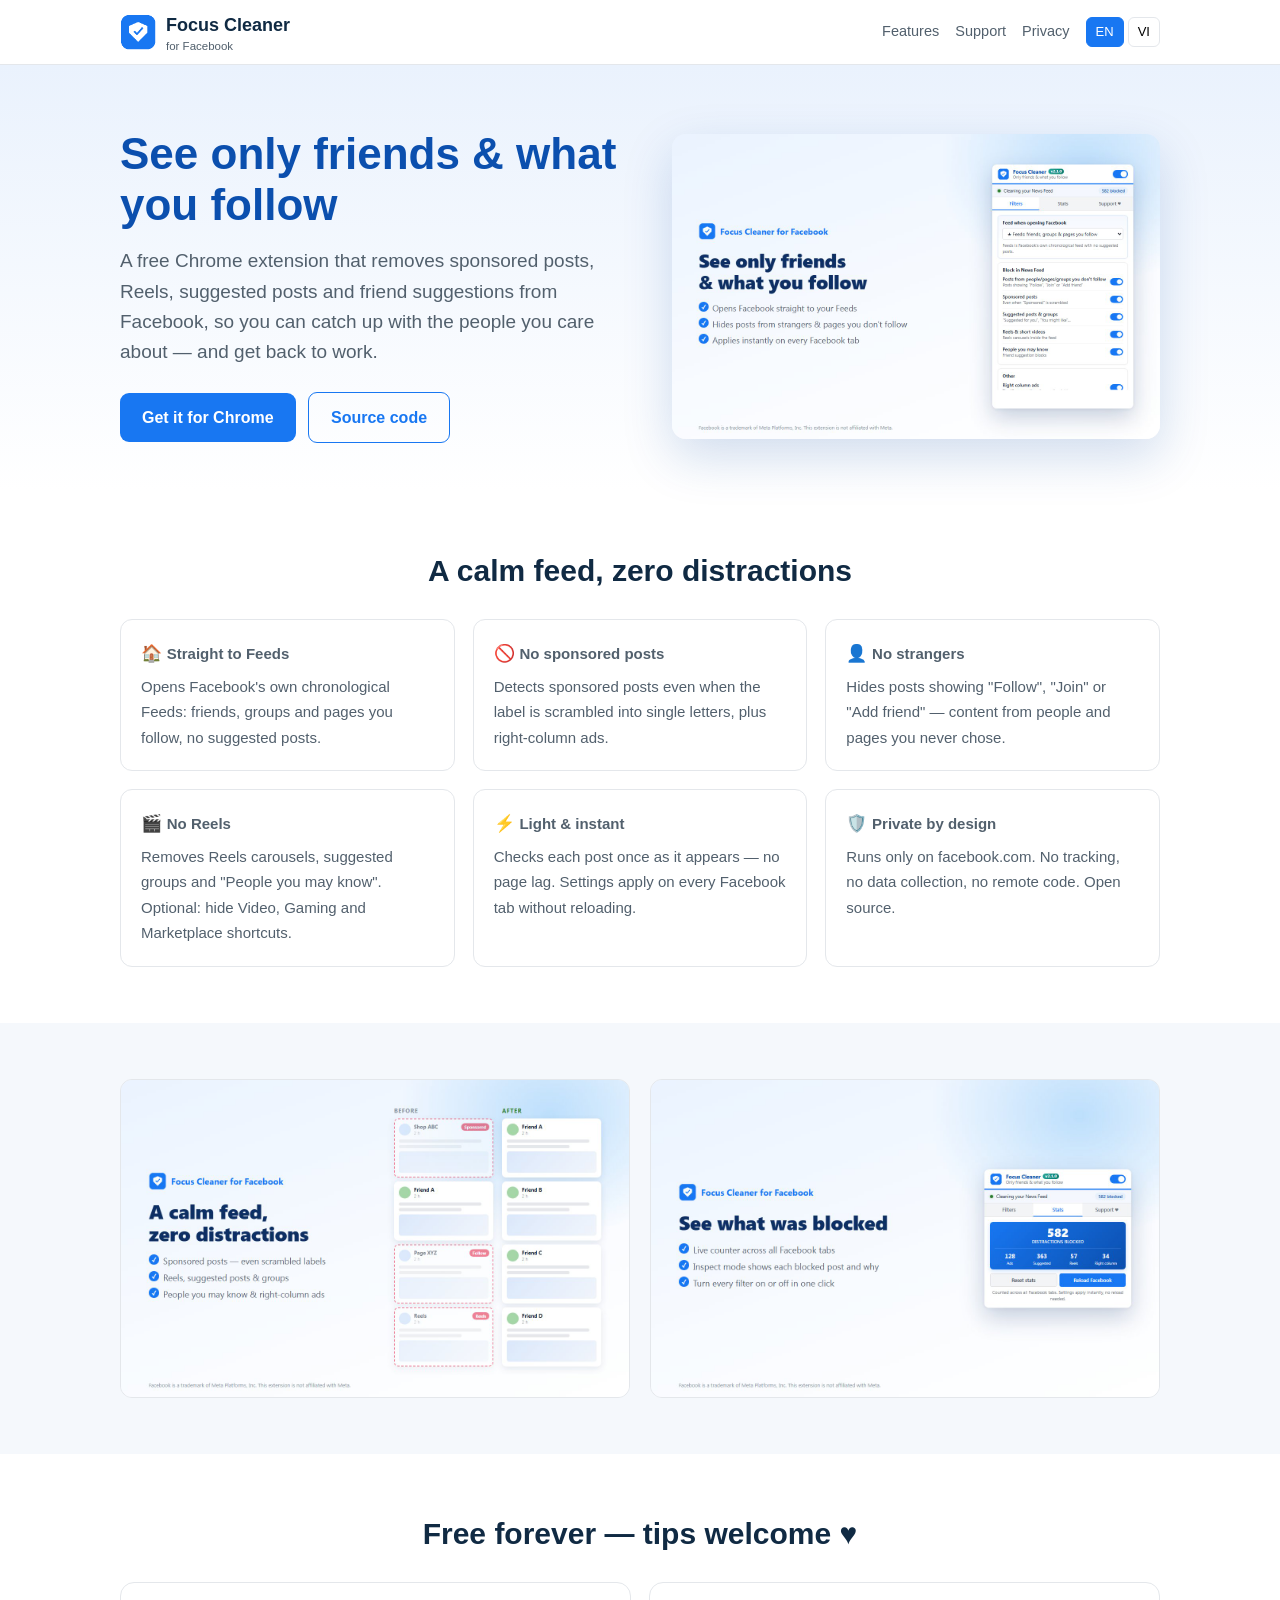
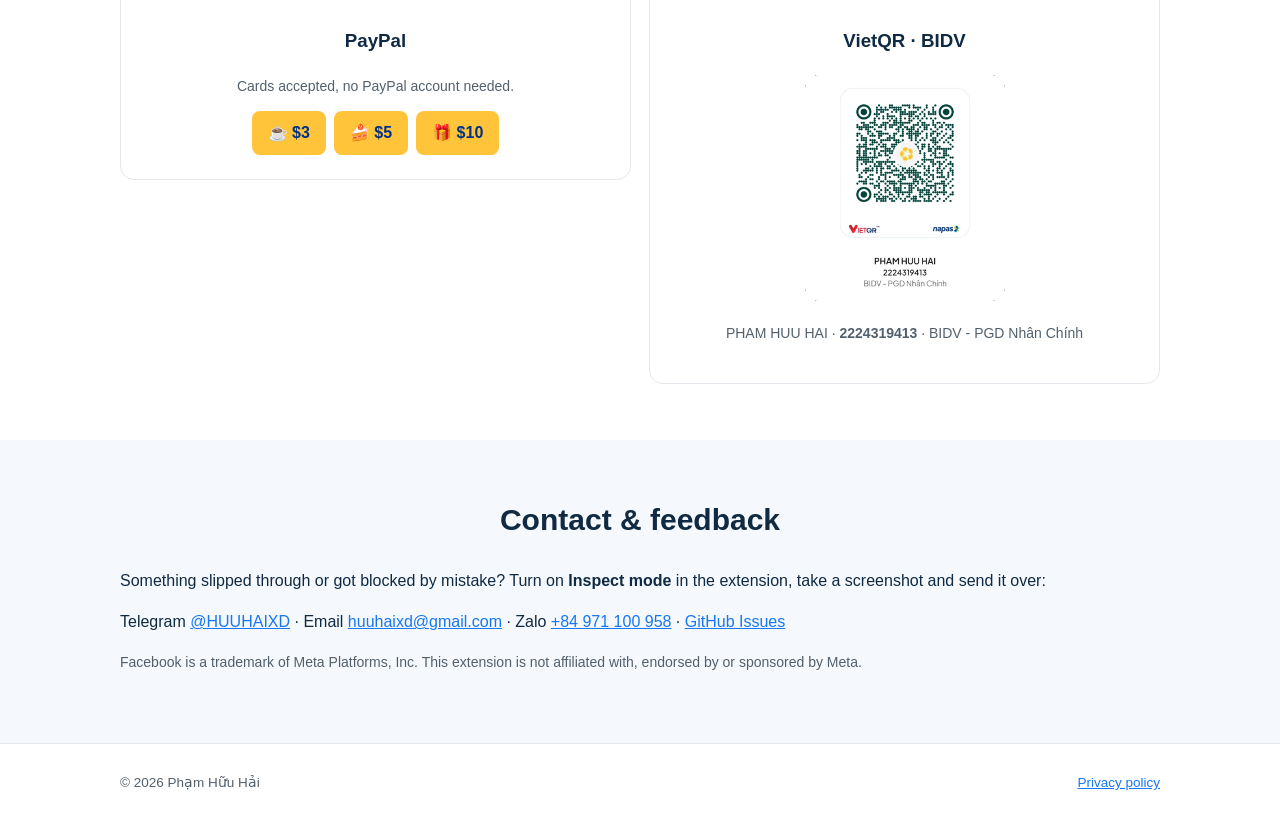
==== index.html @ c494dc95 "Focus Cleaner for Facebook v2.1.0 - Lọc bảng tin: chỉ bạn bè & trang/nhóm đã theo dõi, chuyển sang F" ====
<!DOCTYPE html>
<html lang="en">
<head>
  <meta charset="UTF-8">
  <meta name="viewport" content="width=device-width, initial-scale=1">
  <title>Focus Cleaner for Facebook — Only friends & what you follow</title>
  <meta name="description" content="Free Chrome extension: see only posts from friends and pages you follow. Hides sponsored posts, Reels, suggested posts and friend suggestions on Facebook.">
  <link rel="icon" href="favicon.png">
  <link rel="stylesheet" href="style.css">
  <style>
    .donate { display: grid; grid-template-columns: 1fr 1fr; gap: 18px; align-items: start; }
    .donate .plan img { width: 200px; max-width: 100%; }
    .pp { display: flex; gap: 8px; justify-content: center; flex-wrap: wrap; margin-top: 12px; }
    .pp a { background: #ffc439; color: #003087; font-weight: 700; padding: 9px 16px; border-radius: 8px; text-decoration: none; }
    .pp a:hover { background: #f2b827; }
    .note { color: var(--muted); font-size: 14px; }
    @media (max-width: 820px) { .donate { grid-template-columns: 1fr; } }
  </style>
  <script src="lang.js"></script>
</head>
<body>
  <header class="top">
    <div class="wrap">
      <a class="brand" href="index.html"><img src="icon.png" alt=""><span>Focus Cleaner<small>for Facebook</small></span></a>
      <nav>
        <a class="hide-sm" href="#features"><span data-lang="en">Features</span><span data-lang="vi">Tính năng</span></a>
        <a class="hide-sm" href="#support"><span data-lang="en">Support</span><span data-lang="vi">Ủng hộ</span></a>
        <a class="hide-sm" href="privacy.html"><span data-lang="en">Privacy</span><span data-lang="vi">Quyền riêng tư</span></a>
        <span class="lang-switch"><button data-l="en">EN</button> <button data-l="vi">VI</button></span>
      </nav>
    </div>
  </header>

  <div class="hero">
    <div class="wrap">
      <div>
        <h1>
          <span data-lang="en">See only friends & what you follow</span>
          <span data-lang="vi">Chỉ bạn bè & những gì bạn theo dõi</span>
        </h1>
        <p class="lead">
          <span data-lang="en">A free Chrome extension that removes sponsored posts, Reels, suggested posts and friend suggestions from Facebook, so you can catch up with the people you care about — and get back to work.</span>
          <span data-lang="vi">Tiện ích Chrome miễn phí giúp loại bỏ quảng cáo, Reels, bài gợi ý và gợi ý kết bạn trên Facebook — để bạn xem tin của người thân, bạn bè rồi quay lại công việc.</span>
        </p>
        <a class="btn primary" id="cta-store" href="https://github.com/huuhaixd/facebook-focus-cleaner"><span data-lang="en">Get it for Chrome</span><span data-lang="vi">Cài cho Chrome</span></a>
        <a class="btn ghost" href="https://github.com/huuhaixd/facebook-focus-cleaner"><span data-lang="en">Source code</span><span data-lang="vi">Mã nguồn</span></a>
      </div>
      <div>
        <img class="shot" data-lang="en" src="shot-en-1.jpg" alt="Focus Cleaner popup">
        <img class="shot" data-lang="vi" src="shot-vi-1.jpg" alt="Giao diện Focus Cleaner">
      </div>
    </div>
  </div>

  <section id="features">
    <div class="wrap">
      <h2><span data-lang="en">A calm feed, zero distractions</span><span data-lang="vi">Bảng tin yên tĩnh, không xao nhãng</span></h2>
      <div class="features">
        <div class="feature"><b>🏠 <span data-lang="en">Straight to Feeds</span><span data-lang="vi">Vào thẳng Feeds</span></b>
          <span data-lang="en">Opens Facebook's own chronological Feeds: friends, groups and pages you follow, no suggested posts.</span>
          <span data-lang="vi">Mở bảng tin Feeds theo thời gian của Facebook: bạn bè, nhóm, trang bạn theo dõi, không bài gợi ý.</span></div>
        <div class="feature"><b>🚫 <span data-lang="en">No sponsored posts</span><span data-lang="vi">Không quảng cáo</span></b>
          <span data-lang="en">Detects sponsored posts even when the label is scrambled into single letters, plus right-column ads.</span>
          <span data-lang="vi">Nhận diện quảng cáo kể cả khi nhãn "Được tài trợ" bị băm thành từng ký tự, cùng quảng cáo cột phải.</span></div>
        <div class="feature"><b>👤 <span data-lang="en">No strangers</span><span data-lang="vi">Không người lạ</span></b>
          <span data-lang="en">Hides posts showing "Follow", "Join" or "Add friend" — content from people and pages you never chose.</span>
          <span data-lang="vi">Ẩn bài có nút "Theo dõi", "Tham gia", "Thêm bạn bè" — nội dung từ người và trang bạn chưa từng chọn.</span></div>
        <div class="feature"><b>🎬 <span data-lang="en">No Reels</span><span data-lang="vi">Không Reels</span></b>
          <span data-lang="en">Removes Reels carousels, suggested groups and "People you may know". Optional: hide Video, Gaming and Marketplace shortcuts.</span>
          <span data-lang="vi">Gỡ khối Reels, gợi ý nhóm, "Những người bạn có thể biết". Tùy chọn ẩn lối tắt Video, Gaming, Marketplace.</span></div>
        <div class="feature"><b>⚡ <span data-lang="en">Light & instant</span><span data-lang="vi">Nhẹ & tức thì</span></b>
          <span data-lang="en">Checks each post once as it appears — no page lag. Settings apply on every Facebook tab without reloading.</span>
          <span data-lang="vi">Mỗi bài chỉ kiểm tra khi xuất hiện — không giật lag. Cài đặt áp dụng ngay trên mọi tab, không cần tải lại.</span></div>
        <div class="feature"><b>🛡️ <span data-lang="en">Private by design</span><span data-lang="vi">Riêng tư tuyệt đối</span></b>
          <span data-lang="en">Runs only on facebook.com. No tracking, no data collection, no remote code. Open source.</span>
          <span data-lang="vi">Chỉ chạy trên facebook.com. Không theo dõi, không thu thập dữ liệu, không tải mã từ xa. Mã nguồn mở.</span></div>
      </div>
    </div>
  </section>

  <section class="alt">
    <div class="wrap">
      <div class="shots">
        <img data-lang="en" src="shot-en-2.jpg" alt="Before and after"><img data-lang="en" src="shot-en-3.jpg" alt="Stats">
        <img data-lang="vi" src="shot-vi-2.jpg" alt="Trước và sau"><img data-lang="vi" src="shot-vi-3.jpg" alt="Thống kê">
      </div>
    </div>
  </section>

  <section id="support">
    <div class="wrap">
      <h2><span data-lang="en">Free forever — tips welcome ♥</span><span data-lang="vi">Miễn phí mãi mãi — rất cảm ơn bạn ủng hộ ♥</span></h2>
      <div class="donate">
        <div class="plan">
          <h3>PayPal</h3>
          <p class="note"><span data-lang="en">Cards accepted, no PayPal account needed.</span><span data-lang="vi">Thanh toán bằng thẻ quốc tế, không cần tài khoản PayPal.</span></p>
          <div class="pp">
            <a href="https://www.paypal.com/cgi-bin/webscr?cmd=_xclick&business=huuhaixd%40gmail.com&item_name=Support+Focus+Cleaner+for+Facebook+development&amount=3.00&currency_code=USD&no_shipping=1">☕ $3</a>
            <a href="https://www.paypal.com/cgi-bin/webscr?cmd=_xclick&business=huuhaixd%40gmail.com&item_name=Support+Focus+Cleaner+for+Facebook+development&amount=5.00&currency_code=USD&no_shipping=1">🍰 $5</a>
            <a href="https://www.paypal.com/cgi-bin/webscr?cmd=_xclick&business=huuhaixd%40gmail.com&item_name=Support+Focus+Cleaner+for+Facebook+development&amount=10.00&currency_code=USD&no_shipping=1">🎁 $10</a>
          </div>
        </div>
        <div class="plan">
          <h3>VietQR · BIDV</h3>
          <img src="donate_bidv.png" alt="VietQR BIDV 2224319413 PHAM HUU HAI">
          <p class="note">PHAM HUU HAI · <b>2224319413</b> · BIDV - PGD Nhân Chính</p>
        </div>
      </div>
    </div>
  </section>

  <section class="alt" id="contact">
    <div class="wrap">
      <h2><span data-lang="en">Contact & feedback</span><span data-lang="vi">Liên hệ & góp ý</span></h2>
      <p>
        <span data-lang="en">Something slipped through or got blocked by mistake? Turn on <b>Inspect mode</b> in the extension, take a screenshot and send it over:</span>
        <span data-lang="vi">Gặp bài rác lọt lưới hoặc bị chặn nhầm? Bật <b>Chế độ kiểm tra</b> trong tiện ích, chụp màn hình và gửi cho tác giả:</span>
      </p>
      <p>Telegram <a href="https://t.me/HUUHAIXD">@HUUHAIXD</a> · Email <a href="mailto:huuhaixd@gmail.com">huuhaixd@gmail.com</a> · Zalo <a href="https://zalo.me/84971100958">+84 971 100 958</a> · <a href="https://github.com/huuhaixd/facebook-focus-cleaner/issues">GitHub Issues</a></p>
      <p class="note">
        <span data-lang="en">Facebook is a trademark of Meta Platforms, Inc. This extension is not affiliated with, endorsed by or sponsored by Meta.</span>
        <span data-lang="vi">Facebook là nhãn hiệu của Meta Platforms, Inc. Tiện ích này không liên kết, không được bảo trợ bởi Meta.</span>
      </p>
    </div>
  </section>

  <footer>
    <div class="wrap">
      <span>© 2026 Phạm Hữu Hải</span>
      <span><a href="privacy.html"><span data-lang="en">Privacy policy</span><span data-lang="vi">Chính sách quyền riêng tư</span></a></span>
    </div>
  </footer>
</body>
</html>
---- style.css ----
:root {
  --c: #1877f2;
  --c-dark: #0b4fae;
  --ink: #102a43;
  --muted: #52606d;
  --line: #e4e7eb;
  --bg: #f5f8fc;
}

* {
  box-sizing: border-box;
}

[hidden] {
  display: none !important;
}

body {
  margin: 0;
  font-family: "Segoe UI", Roboto, "Helvetica Neue", Arial, sans-serif;
  color: var(--ink);
  background: #ffffff;
  line-height: 1.6;
}

a {
  color: var(--c);
}

.wrap {
  max-width: 1080px;
  margin: 0 auto;
  padding: 0 20px;
}

header.top {
  position: sticky;
  top: 0;
  z-index: 5;
  background: rgba(255, 255, 255, 0.92);
  backdrop-filter: blur(8px);
  border-bottom: 1px solid var(--line);
}

header.top .wrap {
  display: flex;
  align-items: center;
  gap: 12px;
  height: 64px;
}

.brand {
  display: flex;
  align-items: center;
  gap: 10px;
  text-decoration: none;
  color: var(--ink);
  font-weight: 700;
  font-size: 18px;
}

.brand img {
  width: 36px;
  height: 36px;
  border-radius: 8px;
}

.brand small {
  display: block;
  font-weight: 400;
  font-size: 11.5px;
  color: var(--muted);
  line-height: 1.1;
}

nav {
  margin-left: auto;
  display: flex;
  gap: 16px;
  align-items: center;
  font-size: 14.5px;
}

nav a {
  text-decoration: none;
  color: var(--muted);
}

nav a:hover {
  color: var(--c);
}

.lang-switch button {
  border: 1px solid var(--line);
  background: #ffffff;
  padding: 4px 9px;
  border-radius: 6px;
  cursor: pointer;
  font: inherit;
  font-size: 13px;
}

.lang-switch button.on {
  background: var(--c);
  border-color: var(--c);
  color: #ffffff;
}

.hero {
  background: linear-gradient(180deg, #eaf2fd, #ffffff);
  padding: 64px 0 40px;
}

.hero .wrap {
  display: grid;
  grid-template-columns: 1.05fr 1fr;
  gap: 40px;
  align-items: center;
}

.hero h1 {
  font-size: 44px;
  line-height: 1.15;
  margin: 0 0 16px;
  color: var(--c-dark);
}

.hero p.lead {
  font-size: 19px;
  color: var(--muted);
  margin: 0 0 24px;
}

.hero img.shot {
  width: 100%;
  border-radius: 14px;
  box-shadow: 0 18px 50px rgba(13, 71, 161, 0.18);
}

.btn {
  display: inline-block;
  padding: 12px 22px;
  border-radius: 9px;
  font-weight: 600;
  text-decoration: none;
  margin: 0 8px 8px 0;
}

.btn.primary {
  background: var(--c);
  color: #ffffff;
}

.btn.primary:hover {
  background: var(--c-dark);
}

.btn.ghost {
  border: 1px solid var(--c);
  color: var(--c);
}

section {
  padding: 56px 0;
}

section h2 {
  font-size: 30px;
  margin: 0 0 24px;
  text-align: center;
}

.features {
  display: grid;
  grid-template-columns: repeat(3, 1fr);
  gap: 18px;
}

.feature {
  border: 1px solid var(--line);
  border-radius: 12px;
  padding: 20px;
  background: #ffffff;
}

.feature b {
  display: block;
  font-size: 17px;
  margin-bottom: 6px;
}

.feature span {
  color: var(--muted);
  font-size: 15px;
}

.alt {
  background: var(--bg);
}

.shots {
  display: grid;
  grid-template-columns: 1fr 1fr;
  gap: 20px;
}

.shots img {
  width: 100%;
  border-radius: 12px;
  border: 1px solid var(--line);
}

.pricing {
  display: grid;
  grid-template-columns: repeat(3, 1fr);
  gap: 18px;
}

.plan {
  border: 1px solid var(--line);
  border-radius: 14px;
  padding: 24px;
  background: #ffffff;
  text-align: center;
}

.plan.best {
  border: 2px solid var(--c);
  box-shadow: 0 10px 30px rgba(21, 101, 192, 0.12);
}

.plan .price {
  font-size: 34px;
  font-weight: 700;
  color: var(--c-dark);
  margin: 8px 0;
}

.plan ul {
  text-align: left;
  padding-left: 18px;
  color: var(--muted);
  font-size: 15px;
}

.doc {
  max-width: 820px;
  margin: 0 auto;
  padding: 40px 20px 60px;
}

.doc h1 {
  color: var(--c-dark);
}

.doc h2 {
  font-size: 21px;
  margin-top: 28px;
}

footer {
  border-top: 1px solid var(--line);
  padding: 28px 0;
  color: var(--muted);
  font-size: 13.5px;
}

footer .wrap {
  display: flex;
  flex-wrap: wrap;
  gap: 8px 24px;
  justify-content: space-between;
}

[data-lang] {
  display: none;
}

html[lang="en"] [data-lang="en"],
html[lang="vi"] [data-lang="vi"] {
  display: revert;
}

@media (max-width: 820px) {
  .hero .wrap,
  .features,
  .shots,
  .pricing {
    grid-template-columns: 1fr;
  }

  .hero h1 {
    font-size: 34px;
  }

  nav .hide-sm {
    display: none;
  }
}
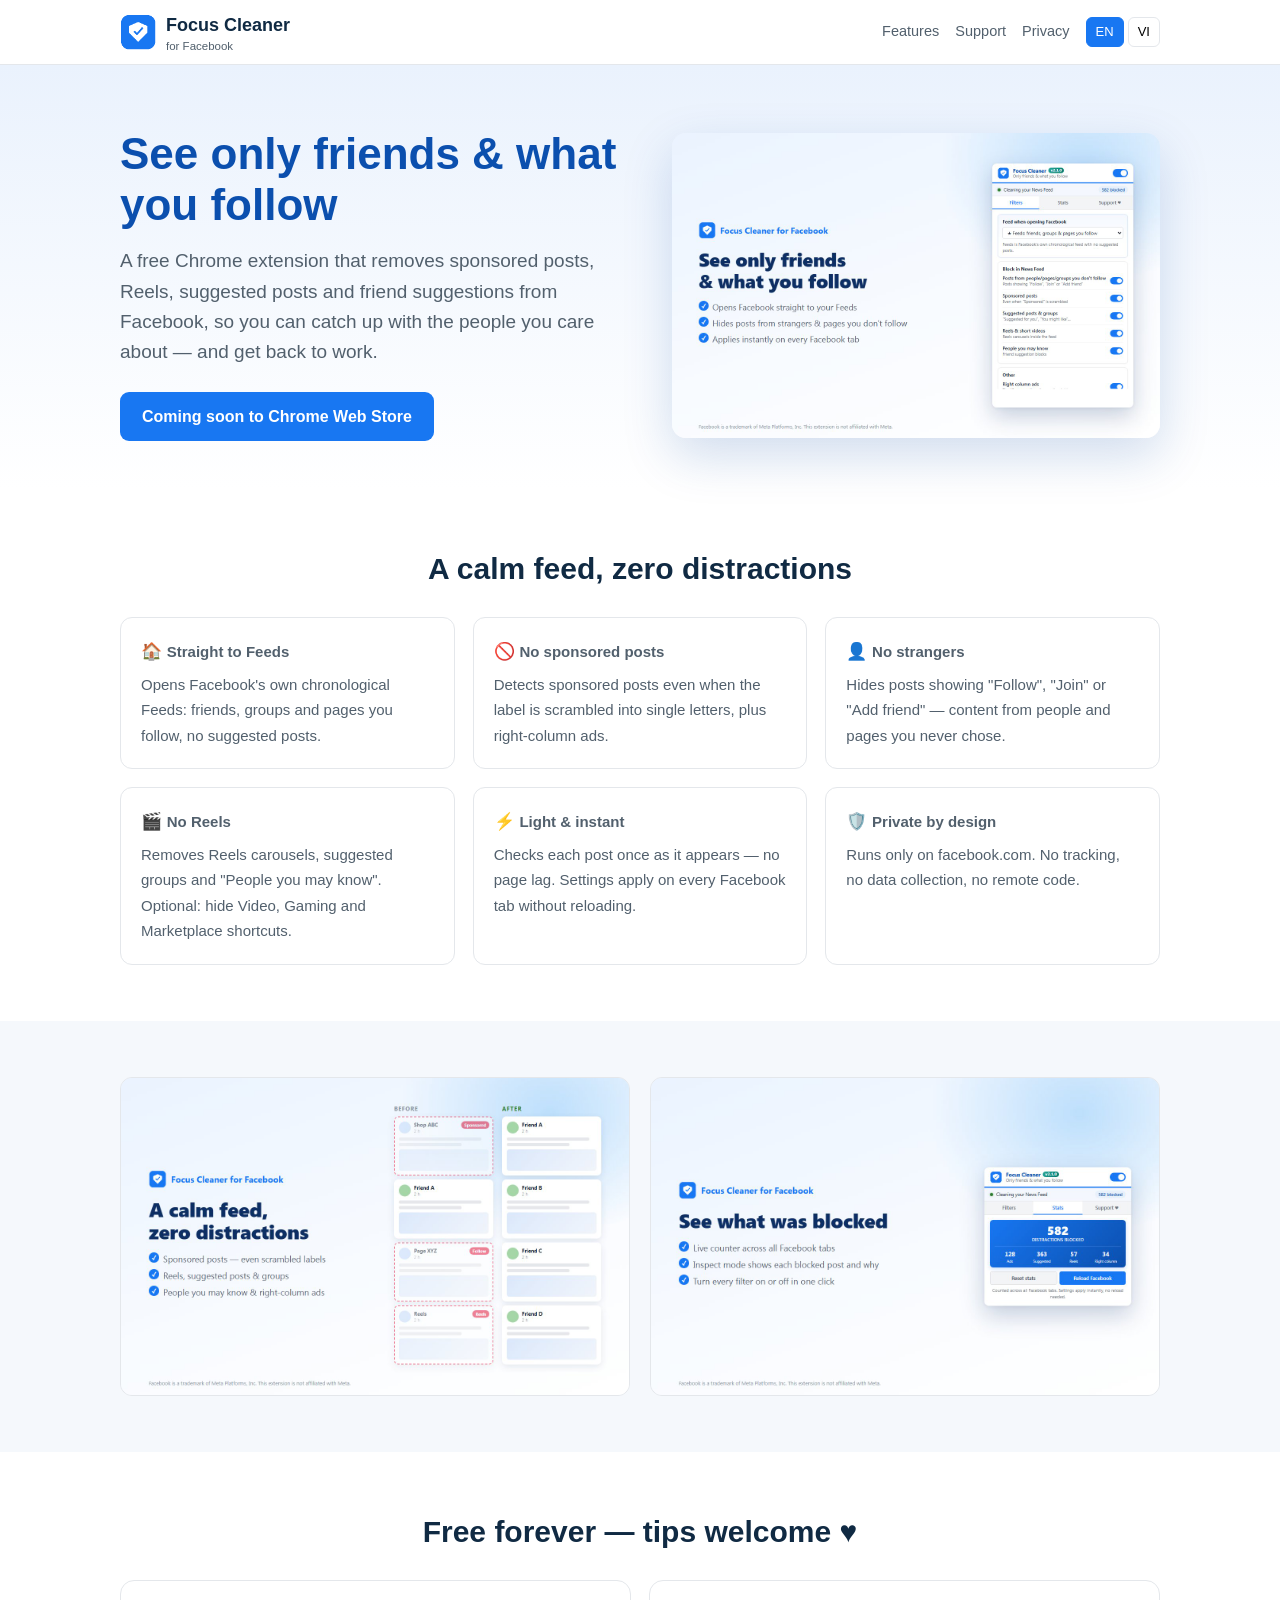
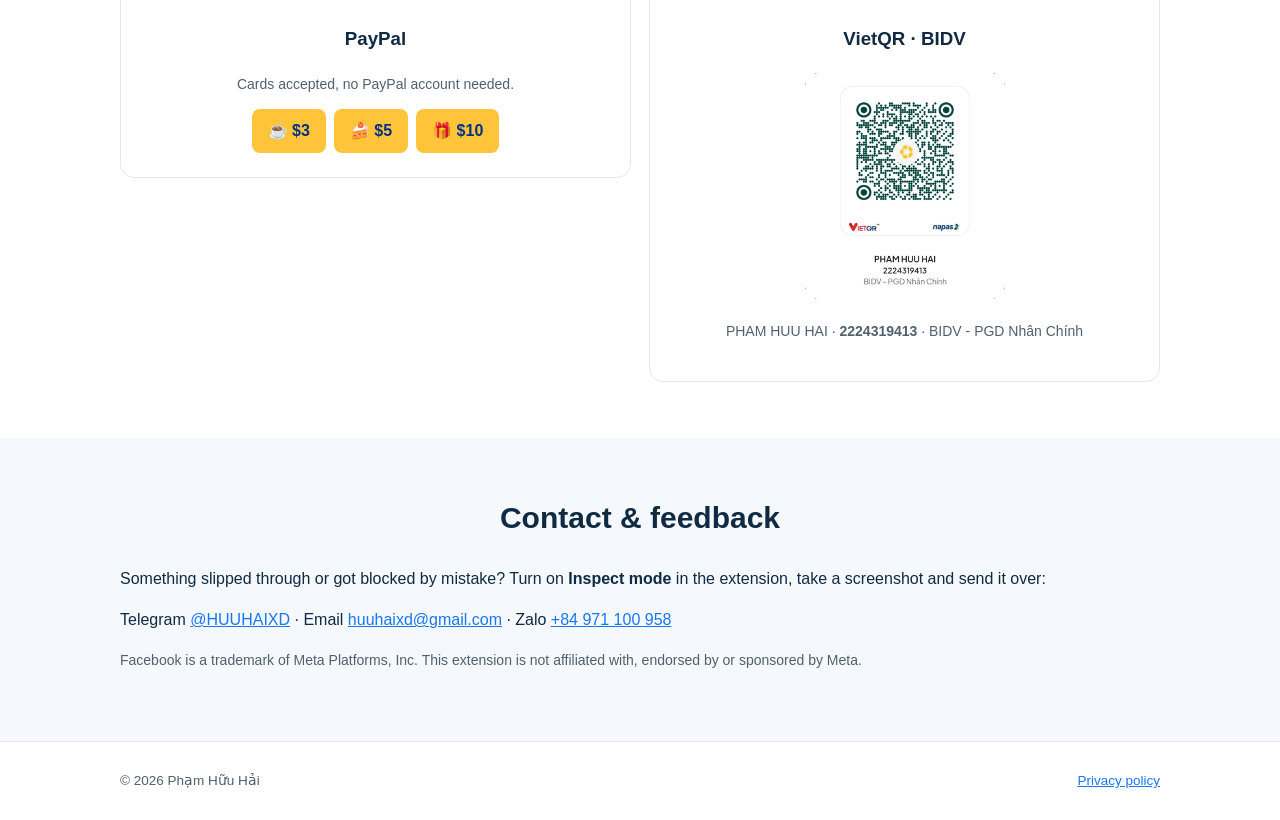
==== commit 91477a50: "Chuyển mã nguồn sang repo riêng tư, minify gói Store - README bỏ mục cài thủ công và ghi chú tác giả" ====
--- a/index.html
+++ b/index.html
@@ -42,8 +42,7 @@
           <span data-lang="en">A free Chrome extension that removes sponsored posts, Reels, suggested posts and friend suggestions from Facebook, so you can catch up with the people you care about — and get back to work.</span>
           <span data-lang="vi">Tiện ích Chrome miễn phí giúp loại bỏ quảng cáo, Reels, bài gợi ý và gợi ý kết bạn trên Facebook — để bạn xem tin của người thân, bạn bè rồi quay lại công việc.</span>
         </p>
-        <a class="btn primary" id="cta-store" href="https://github.com/huuhaixd/facebook-focus-cleaner"><span data-lang="en">Get it for Chrome</span><span data-lang="vi">Cài cho Chrome</span></a>
-        <a class="btn ghost" href="https://github.com/huuhaixd/facebook-focus-cleaner"><span data-lang="en">Source code</span><span data-lang="vi">Mã nguồn</span></a>
+        <a class="btn primary" id="cta-store" href="#support"><span data-lang="en">Coming soon to Chrome Web Store</span><span data-lang="vi">Sắp có trên Chrome Web Store</span></a>
       </div>
       <div>
         <img class="shot" data-lang="en" src="shot-en-1.jpg" alt="Focus Cleaner popup">
@@ -72,8 +71,8 @@
           <span data-lang="en">Checks each post once as it appears — no page lag. Settings apply on every Facebook tab without reloading.</span>
           <span data-lang="vi">Mỗi bài chỉ kiểm tra khi xuất hiện — không giật lag. Cài đặt áp dụng ngay trên mọi tab, không cần tải lại.</span></div>
         <div class="feature"><b>🛡️ <span data-lang="en">Private by design</span><span data-lang="vi">Riêng tư tuyệt đối</span></b>
-          <span data-lang="en">Runs only on facebook.com. No tracking, no data collection, no remote code. Open source.</span>
-          <span data-lang="vi">Chỉ chạy trên facebook.com. Không theo dõi, không thu thập dữ liệu, không tải mã từ xa. Mã nguồn mở.</span></div>
+          <span data-lang="en">Runs only on facebook.com. No tracking, no data collection, no remote code.</span>
+          <span data-lang="vi">Chỉ chạy trên facebook.com. Không theo dõi, không thu thập dữ liệu, không tải mã từ xa.</span></div>
       </div>
     </div>
   </section>
@@ -116,7 +115,7 @@
         <span data-lang="en">Something slipped through or got blocked by mistake? Turn on <b>Inspect mode</b> in the extension, take a screenshot and send it over:</span>
         <span data-lang="vi">Gặp bài rác lọt lưới hoặc bị chặn nhầm? Bật <b>Chế độ kiểm tra</b> trong tiện ích, chụp màn hình và gửi cho tác giả:</span>
       </p>
-      <p>Telegram <a href="https://t.me/HUUHAIXD">@HUUHAIXD</a> · Email <a href="mailto:huuhaixd@gmail.com">huuhaixd@gmail.com</a> · Zalo <a href="https://zalo.me/84971100958">+84 971 100 958</a> · <a href="https://github.com/huuhaixd/facebook-focus-cleaner/issues">GitHub Issues</a></p>
+      <p>Telegram <a href="https://t.me/HUUHAIXD">@HUUHAIXD</a> · Email <a href="mailto:huuhaixd@gmail.com">huuhaixd@gmail.com</a> · Zalo <a href="https://zalo.me/84971100958">+84 971 100 958</a></p>
       <p class="note">
         <span data-lang="en">Facebook is a trademark of Meta Platforms, Inc. This extension is not affiliated with, endorsed by or sponsored by Meta.</span>
         <span data-lang="vi">Facebook là nhãn hiệu của Meta Platforms, Inc. Tiện ích này không liên kết, không được bảo trợ bởi Meta.</span>
